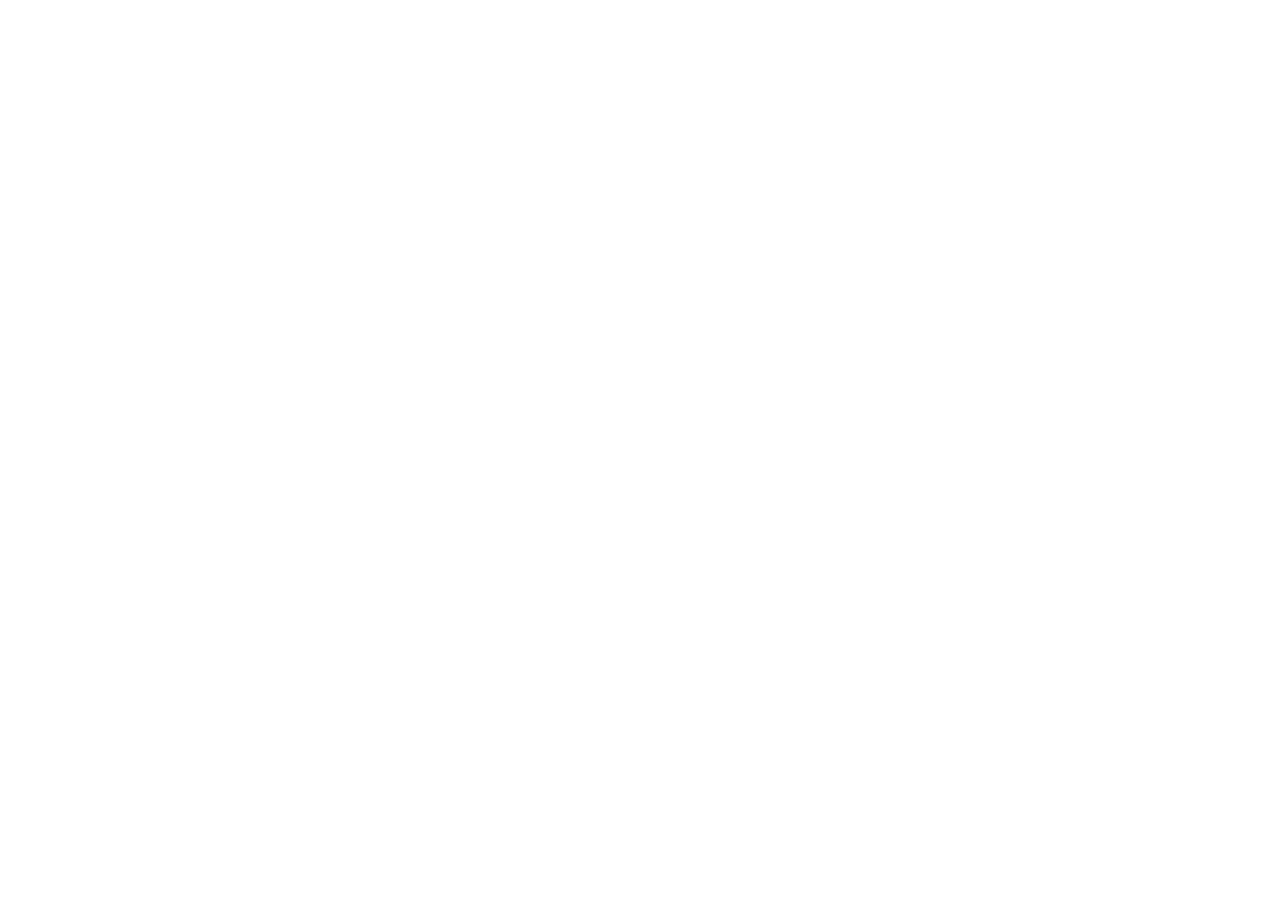
==== index.html @ 8d8faa6e "Base" ====
<!DOCTYPE html>
<html lang="en">
<head>
    <meta charset="UTF-8">
    <meta name="viewport" content="width=device-width, initial-scale=1.0">
    <title>Hidden Wilds</title>
</head>
    <body>
    
        <script src="main.js"></script>
    </body>
</html>
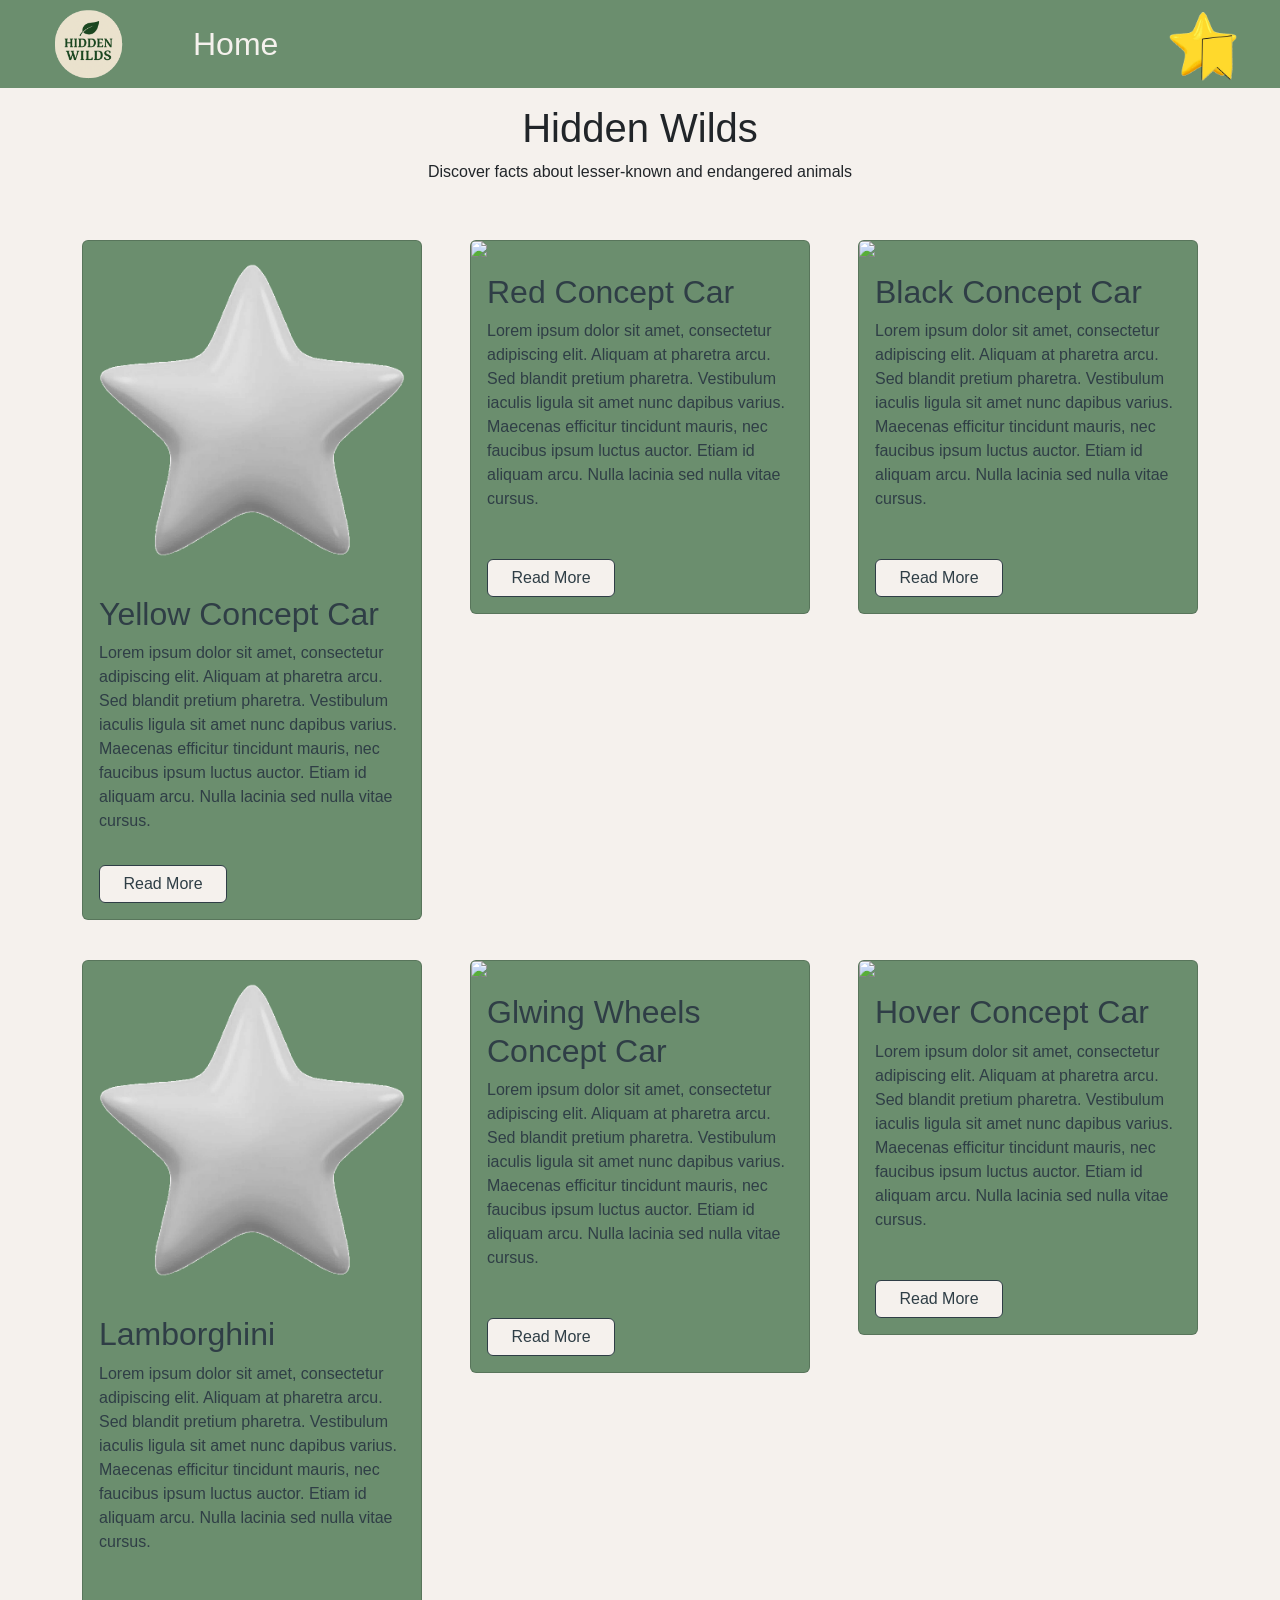
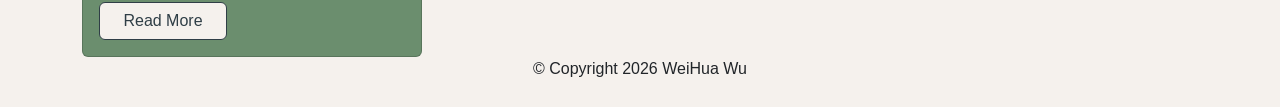
==== commit 6b27f219: "Simple setup" ====
--- a/index.html
+++ b/index.html
@@ -4,9 +4,137 @@
     <meta charset="UTF-8">
     <meta name="viewport" content="width=device-width, initial-scale=1.0">
     <title>Hidden Wilds</title>
+    <link href="https://cdn.jsdelivr.net/npm/bootstrap@5.3.8/dist/css/bootstrap.min.css" rel="stylesheet" integrity="sha384-sRIl4kxILFvY47J16cr9ZwB07vP4J8+LH7qKQnuqkuIAvNWLzeN8tE5YBujZqJLB" crossorigin="anonymous">
+    <link rel="stylesheet" href="style.css">
 </head>
     <body>
-    
+        <header>
+            <nav>
+                <ul id="pages">
+                    <li id="logo">
+                        <a href="index.html">
+                            <img src="images/logo.png">
+                        </a>
+                    </li>
+                    <li><a href="index.html">Home</a></li>
+                    <li id="favBnt">
+                        <img src="images/fav-star.png">
+                    </li>
+                </ul>
+            </nav>
+        </header>
+        <main>
+            <div id="hero-div">
+                <h1>Hidden Wilds</h1>
+                <p>Discover facts about lesser-known and endangered animals</p>
+            </div>
+
+            <section class="container-sm text-center">
+
+            <div class="row g-5">
+                <div class="col-lg-4">
+                    <div class="card">
+                        <img class="card-img-top" src="images/dark-star.png">
+                        <div class="card-body">
+                            <h2>Yellow Concept Car</h2>
+                            <p class="card-text">Lorem ipsum dolor sit amet, consectetur adipiscing elit. Aliquam at
+                                pharetra
+                                arcu. Sed blandit pretium pharetra. Vestibulum iaculis ligula sit amet nunc dapibus
+                                varius.
+                                Maecenas efficitur tincidunt mauris, nec faucibus ipsum luctus auctor. Etiam id aliquam
+                                arcu.
+                                Nulla lacinia sed nulla vitae cursus. </p>
+                        </div>
+                        <button type="button" class="btn btn-outline-primary">Read More</button>
+                    </div>
+                </div>
+                <div class="col-lg-4">
+                    <div class="card">
+                        <img class="card-img-top" src="images/red-car.jpeg">
+                        <div class="card-body">
+                            <h2>Red Concept Car</h2>
+                            <p>Lorem ipsum dolor sit amet, consectetur adipiscing elit. Aliquam at
+                                pharetra
+                                arcu. Sed blandit pretium pharetra. Vestibulum iaculis ligula sit amet nunc dapibus
+                                varius.
+                                Maecenas efficitur tincidunt mauris, nec faucibus ipsum luctus auctor. Etiam id aliquam
+                                arcu.
+                                Nulla lacinia sed nulla vitae cursus. </p>
+                        </div>
+                        <button class="btn btn-outline-primary">Read More</button>
+                    </div>
+                </div>
+                <div class="col-lg-4">
+                    <div class="card">
+                        <img class="card-img-top" src="images/black-car.jpg">
+                        <div class="card-body">
+                            <h2>Black Concept Car</h2>
+                            <p>Lorem ipsum dolor sit amet, consectetur adipiscing elit. Aliquam at
+                                pharetra
+                                arcu. Sed blandit pretium pharetra. Vestibulum iaculis ligula sit amet nunc dapibus
+                                varius.
+                                Maecenas efficitur tincidunt mauris, nec faucibus ipsum luctus auctor. Etiam id aliquam
+                                arcu.
+                                Nulla lacinia sed nulla vitae cursus. </p>
+                        </div>
+                        <button class="btn btn-outline-primary">Read More</button>
+                    </div>
+                </div>
+            </div>
+
+            <div class="row g-5">
+                <div class="col-lg-4">
+                    <div class="card">
+                        <img class="card-img-top" src="images/dark-star.png">
+                        <div class="card-body">
+                            <h2>Lamborghini</h2>
+                            <p>Lorem ipsum dolor sit amet, consectetur adipiscing elit. Aliquam at
+                                pharetra
+                                arcu. Sed blandit pretium pharetra. Vestibulum iaculis ligula sit amet nunc dapibus
+                                varius.
+                                Maecenas efficitur tincidunt mauris, nec faucibus ipsum luctus auctor. Etiam id aliquam
+                                arcu.
+                                Nulla lacinia sed nulla vitae cursus. </p>
+                        </div>
+                        <button class="btn btn-outline-primary">Read More</button>
+                    </div>
+                </div>
+                <div class="col-lg-4">
+                    <div class="card">
+                        <img class="card-img-top" src="images/neon-wheels.jpeg">
+                        <div class="card-body">
+                            <h2>Glwing Wheels Concept Car</h2>
+                            <p>Lorem ipsum dolor sit amet, consectetur adipiscing elit. Aliquam at
+                                pharetra
+                                arcu. Sed blandit pretium pharetra. Vestibulum iaculis ligula sit amet nunc dapibus
+                                varius.
+                                Maecenas efficitur tincidunt mauris, nec faucibus ipsum luctus auctor. Etiam id aliquam
+                                arcu.
+                                Nulla lacinia sed nulla vitae cursus. </p>
+                        </div>
+                        <button class="btn btn-outline-primary">Read More</button>
+                    </div>
+                </div>
+                <div class="col-lg-4">
+                    <div class="card">
+                        <img class="card-img-top" src="images/hover-car.jpg">
+                        <div class="card-body">
+                            <h2>Hover Concept Car</h2>
+                            <p>Lorem ipsum dolor sit amet, consectetur adipiscing elit. Aliquam at
+                                pharetra
+                                arcu. Sed blandit pretium pharetra. Vestibulum iaculis ligula sit amet nunc dapibus
+                                varius.
+                                Maecenas efficitur tincidunt mauris, nec faucibus ipsum luctus auctor. Etiam id aliquam
+                                arcu.
+                                Nulla lacinia sed nulla vitae cursus. </p>
+                        </div>
+                        <button class="btn btn-outline-primary">Read More</button>
+                    </div>
+                </div>
+            </div>
+            </section>
+        </main>
+        <footer>© Copyright 2026 WeiHua Wu</footer>
         <script src="main.js"></script>
     </body>
 </html>
--- a/style.css
+++ b/style.css
@@ -0,0 +1,112 @@
+/* General */
+
+body {
+    background-color: #F5F1ED;
+    font-family: "DM Sans", sans-serif;
+    margin: 0;
+    padding: 0;
+}
+
+/* Nav-bar */
+
+header {
+    position: sticky;
+    top: 0;
+    z-index: 10;
+}
+
+header > nav {
+    align-items: center;
+    background-color: #6B8E6E;
+    display: flex;
+    max-height: 5.5rem;
+    overflow: hidden;
+    padding: 20px;
+}
+
+
+#pages {
+    align-items: center;
+    display: flex;
+    list-style-type: none;
+    margin: 0 0 0 10px;
+    padding: 0;
+}
+
+#pages > li {
+    align-items: center;
+    display: flex;
+    margin: 0 10px;
+    padding: 10px;
+}
+
+#pages > li > a {
+    color: #F5F1ED;
+    font-size: 2em;
+    text-decoration: none;
+}
+
+#pages > li > a:hover {
+    color: #2F3E46;
+    font-weight: bolder;
+}
+
+#pages > li > img {
+    width: 8%;
+}
+
+#pages > li > img:hover {
+    content: url(../images/fav-star-red.png);
+}
+
+#favBnt {
+    flex-grow: 100;
+    justify-content: flex-end;
+}
+
+#logo {
+    width: 10%;
+}
+
+#logo > a > img {
+    width: 75%;
+}
+
+/* Hero - Website Description Section */
+
+#hero-div {
+    padding-top: 1rem;
+    text-align: center;
+}
+
+/* Random Cards Section */
+.card {
+    background-color: #6B8E6E;
+}
+
+.card-body {
+    text-align: left;
+    color: #2F3E46;
+}
+
+.row {
+    padding-top: 2.5rem;
+}
+
+.btn-outline-primary {
+    background-color: #F5F1ED;
+    border-color: #2F3E46;
+    color: #2F3E46;
+    margin: 1rem;
+    max-width: 8rem;
+}
+
+.btn-outline-primary:hover {
+    background-color: #2F3E46;
+    border-color: #2F3E46;
+}
+
+footer {
+    text-align: center;
+    padding-bottom: 3ch;
+}
